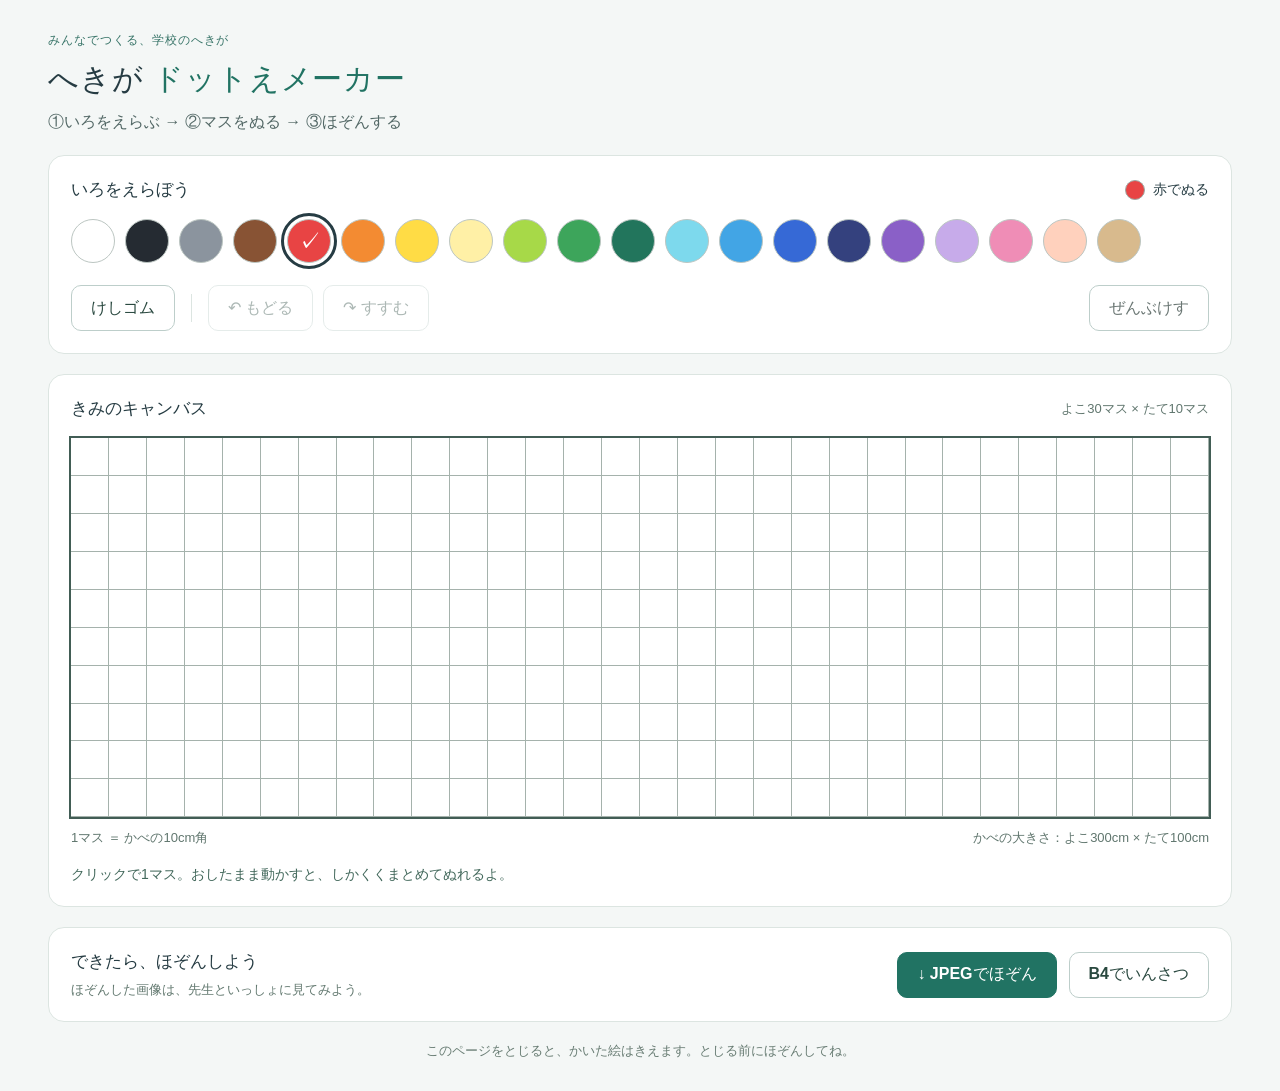
==== index.html @ 0e5d3eb0 "Build Japanese mural pixel art maker" ====
<!doctype html>
<html lang="ja">
<head>
<meta charset="utf-8"><meta name="viewport" content="width=device-width, initial-scale=1">
<title>へきが ドットえメーカー</title><link rel="stylesheet" href="style.css">
</head>
<body>
<header><span class="badge">みんなでつくる、学校のへきが</span><h1>へきが <span>ドットえメーカー</span></h1><p>①いろをえらぶ → ②マスをぬる → ③ほぞんする</p></header>
<main>
<section class="tools" aria-label="えをかくどうぐ">
<div class="palette-heading"><h2>いろをえらぼう</h2><div id="mode" role="status" aria-live="polite"></div></div>
<div id="palette" aria-label="いろパレット"></div>
<div class="toolbar"><button id="eraser" aria-pressed="false">けしゴム</button><span class="separator"></span><button id="undo" disabled>↶ もどる</button><button id="redo" disabled>↷ すすむ</button><button id="clear" class="quiet">ぜんぶけす</button></div>
</section>
<section class="drawing" aria-label="さくひん">
<div class="drawing-heading"><h2>きみのキャンバス</h2><span>よこ30マス × たて10マス</span></div>
<div id="grid" role="grid" aria-label="へきがの下絵、10行30列" aria-rowcount="10" aria-colcount="30"></div>
<div class="caption"><span>1マス ＝ かべの10cm角</span><span>かべの大きさ：よこ300cm × たて100cm</span></div>
<p class="hint">クリックで1マス。おしたまま動かすと、しかくくまとめてぬれるよ。</p>
</section>
<section class="output"><div><h2>できたら、ほぞんしよう</h2><p>ほぞんした画像は、先生といっしょに見てみよう。</p></div><div class="output-actions"><button id="save" class="primary">↓ JPEGでほぞん</button><button id="print">B4でいんさつ</button></div></section>
<p class="notice">このページをとじると、かいた絵はきえます。とじる前にほぞんしてね。</p>
</main>
<dialog id="save-dialog"><form method="dialog"><h2>JPEGでほぞん</h2><p>ほぞんする画像の方眼線をえらんでね。</p><label><input type="radio" name="lines" value="yes" checked> 方眼線あり</label><label><input type="radio" name="lines" value="no"> 方眼線なし</label><p class="small">よこ3000 × たて1000ピクセルでほぞんします。</p><div class="dialog-actions"><button value="cancel">やめる</button><button id="download" type="button" class="primary">ほぞんする</button></div></form></dialog>
<dialog id="print-dialog"><form method="dialog"><h2>B4でいんさつ</h2><p>先生といっしょに、印刷の設定をたしかめよう。</p><ul><li>用紙：日本のB4（364mm × 257mm）</li><li>向き：横向き</li><li>倍率：100％（用紙に合わせない）</li><li>ヘッダーとフッター：なし</li></ul><p>下絵はよこ300mm × たて100mm。<br>1マスは10mm角、かべの1/10の大きさです。</p><p class="small">正しい大きさで印刷するときは、JPEGではなく、このボタンを使ってね。印刷後に定規でもたしかめてください。</p><div class="dialog-actions"><button value="cancel">やめる</button><button id="do-print" type="button" class="primary">いんさつへすすむ</button></div></form></dialog>
<dialog id="clear-dialog"><form method="dialog"><h2>ぜんぶけしてもいい？</h2><p>すべてのマスを白にもどします。</p><div class="dialog-actions"><button value="cancel" autofocus>やめる</button><button id="do-clear" type="button">ぜんぶけす</button></div></form></dialog>
<div id="announcement" class="sr-only" role="status" aria-live="polite"></div>
<div id="print-sheet" aria-hidden="true"><img id="print-image" alt="へきがの下絵"></div>
<script src="app.js"></script>
</body></html>
---- style.css ----
:root{font-family:"Noto Sans JP","Hiragino Kaku Gothic ProN",Meiryo,sans-serif;color:#263c43;background:#f4f7f6;font-synthesis:none}*{box-sizing:border-box}body{margin:0}header,main{max-width:1240px;margin:auto;padding:0 28px}header{padding-top:30px;padding-bottom:22px}.badge{font-size:12px;font-weight:700;color:#397569;letter-spacing:.08em}h1{font-size:30px;letter-spacing:.03em;margin:10px 0}h1 span{color:#217363}header p{font-size:16px;margin:12px 0 0;color:#536866}h2{font-size:17px;margin:0}button{font:inherit;font-weight:700;min-height:46px;padding:10px 19px;border:1px solid #bdceca;border-radius:10px;background:white;color:#29483f;cursor:pointer}button:hover:not(:disabled){background:#e9f3ee}button:focus-visible,input:focus-visible{outline:3px solid #235bdf;outline-offset:3px}button:disabled{opacity:.38;cursor:default}.primary{background:#217363;color:white;border-color:#217363}.primary:hover:not(:disabled){background:#185749}.tools,.drawing,.output{background:white;border:1px solid #dce5e1;border-radius:16px;padding:22px;margin-bottom:20px}.palette-heading,.drawing-heading{display:flex;align-items:center;justify-content:space-between;gap:12px;margin-bottom:18px}#mode{font-size:14px;font-weight:700;display:flex;align-items:center;gap:8px}.swatch-dot{width:20px;height:20px;border:1px solid #9daaa5;border-radius:50%;display:inline-block}#palette{display:flex;gap:10px;flex-wrap:wrap}#palette button{width:44px;min-height:44px;padding:0;border-radius:50%;border:1px solid #bcc6c2;position:relative}#palette button[aria-pressed=true]{outline:3px solid #263c43;outline-offset:3px}#palette button[aria-pressed=true]:after{content:'✓';position:absolute;inset:0;display:grid;place-items:center;font-size:23px;color:var(--check)}.toolbar{display:flex;gap:10px;align-items:center;margin-top:22px;flex-wrap:wrap}.separator{height:28px;width:1px;background:#dce5e1;margin:0 6px}#eraser[aria-pressed=true]{background:#e1f0e9;border:2px solid #217363}.quiet{margin-left:auto;color:#6b7774}.drawing-heading span,.caption{font-size:13px;color:#60766e}#grid{display:grid;grid-template-rows:repeat(10,1fr);width:100%;aspect-ratio:3/1;outline:2px solid #425d55;background:#fff;touch-action:none;user-select:none;-webkit-user-select:none;cursor:crosshair}#grid [role=row]{display:grid;grid-template-columns:repeat(30,minmax(0,1fr));min-height:0}#grid [role=gridcell]{min-width:0;min-height:0;box-shadow:inset -1px -1px #a5b2ac}#grid [role=gridcell].preview{outline:2px solid #1b5343;outline-offset:-2px;filter:brightness(.91)}#grid [role=gridcell]:focus-visible{outline:3px solid #235bdf;outline-offset:-3px;z-index:1}.caption{display:flex;justify-content:space-between;gap:10px;margin-top:12px}.hint{font-size:14px;margin:19px 0 0;color:#42685b}.output{display:flex;align-items:center;justify-content:space-between;gap:20px}.output p{font-size:13px;color:#637970;margin:8px 0 0}.output-actions{display:flex;gap:12px;flex-wrap:wrap}.notice{text-align:center;font-size:13px;color:#697d74;margin:20px 0 30px}dialog{border:1px solid #c9d8d0;border-radius:18px;padding:28px;max-width:min(520px,calc(100% - 32px));color:#263c43}dialog::backdrop{background:#142a2470}dialog p,dialog li{line-height:1.8}dialog label{display:block;padding:10px;font-size:18px}input{accent-color:#217363}.small{font-size:13px;color:#64786e}.dialog-actions{display:flex;justify-content:flex-end;gap:12px;margin-top:24px}.sr-only{position:absolute;width:1px;height:1px;overflow:hidden;clip-path:inset(50%)}#print-sheet{display:none}@media(max-width:700px){header,main{padding-left:14px;padding-right:14px}h1{font-size:23px}.tools,.drawing,.output{padding:16px}.output{align-items:flex-start;flex-direction:column}.caption{font-size:11px}.palette-heading{align-items:flex-start;flex-direction:column}.drawing-heading span{font-size:11px}#palette{gap:12px}.quiet{margin-left:0}}
@page{size:364mm 257mm;margin:0}@media print{html,body{margin:0!important;padding:0!important;width:364mm;height:257mm;background:white}body>*{display:none!important}body>#print-sheet{display:flex!important;width:364mm;height:257mm;align-items:center;justify-content:center;break-inside:avoid}#print-image{display:block;width:300mm!important;height:100mm!important;max-width:none;object-fit:fill;print-color-adjust:exact;-webkit-print-color-adjust:exact}}
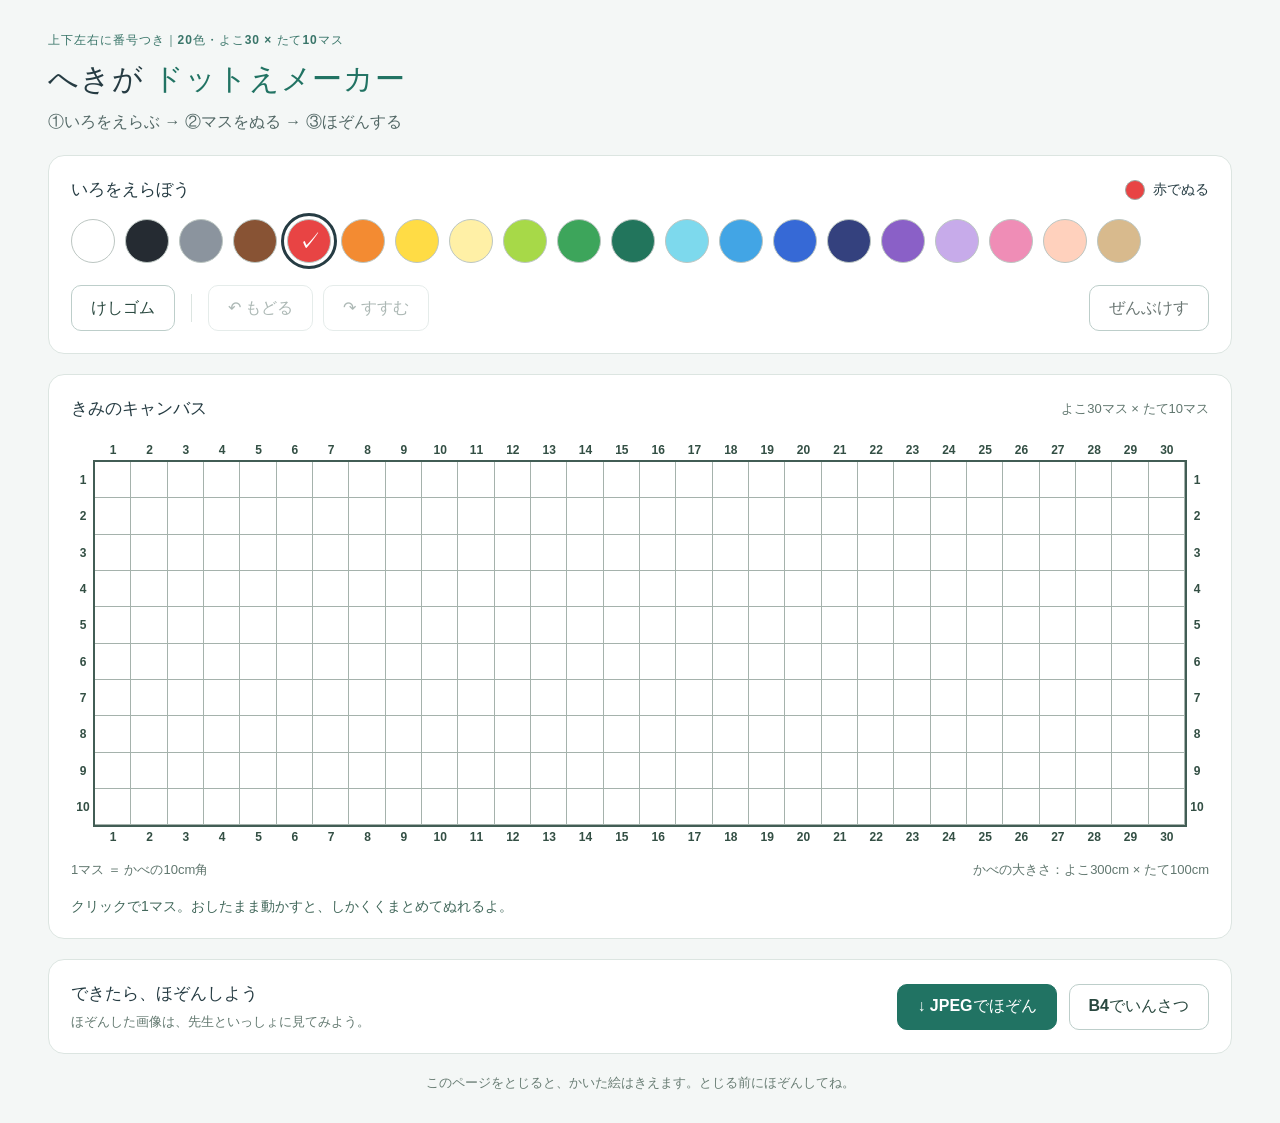
==== commit 5524be06: "Add four-sided coordinates to original 30x10 mural editor" ====
--- a/index.html
+++ b/index.html
@@ -2,10 +2,21 @@
 <html lang="ja">
 <head>
 <meta charset="utf-8"><meta name="viewport" content="width=device-width, initial-scale=1">
-<title>へきが ドットえメーカー</title><link rel="stylesheet" href="style.css">
+<title>へきが ドットえメーカー</title><style>
+:root{font-family:"Noto Sans JP","Hiragino Kaku Gothic ProN",Meiryo,sans-serif;color:#263c43;background:#f4f7f6;font-synthesis:none}*{box-sizing:border-box}body{margin:0}header,main{max-width:1240px;margin:auto;padding:0 28px}header{padding-top:30px;padding-bottom:22px}.badge{font-size:12px;font-weight:700;color:#397569;letter-spacing:.08em}h1{font-size:30px;letter-spacing:.03em;margin:10px 0}h1 span{color:#217363}header p{font-size:16px;margin:12px 0 0;color:#536866}h2{font-size:17px;margin:0}button{font:inherit;font-weight:700;min-height:46px;padding:10px 19px;border:1px solid #bdceca;border-radius:10px;background:white;color:#29483f;cursor:pointer}button:hover:not(:disabled){background:#e9f3ee}button:focus-visible,input:focus-visible{outline:3px solid #235bdf;outline-offset:3px}button:disabled{opacity:.38;cursor:default}.primary{background:#217363;color:white;border-color:#217363}.primary:hover:not(:disabled){background:#185749}.tools,.drawing,.output{background:white;border:1px solid #dce5e1;border-radius:16px;padding:22px;margin-bottom:20px}.palette-heading,.drawing-heading{display:flex;align-items:center;justify-content:space-between;gap:12px;margin-bottom:18px}#mode{font-size:14px;font-weight:700;display:flex;align-items:center;gap:8px}.swatch-dot{width:20px;height:20px;border:1px solid #9daaa5;border-radius:50%;display:inline-block}#palette{display:flex;gap:10px;flex-wrap:wrap}#palette button{width:44px;min-height:44px;padding:0;border-radius:50%;border:1px solid #bcc6c2;position:relative}#palette button[aria-pressed=true]{outline:3px solid #263c43;outline-offset:3px}#palette button[aria-pressed=true]:after{content:'✓';position:absolute;inset:0;display:grid;place-items:center;font-size:23px;color:var(--check)}.toolbar{display:flex;gap:10px;align-items:center;margin-top:22px;flex-wrap:wrap}.separator{height:28px;width:1px;background:#dce5e1;margin:0 6px}#eraser[aria-pressed=true]{background:#e1f0e9;border:2px solid #217363}.quiet{margin-left:auto;color:#6b7774}.drawing-heading span,.caption{font-size:13px;color:#60766e}#grid{display:grid;grid-template-rows:repeat(10,1fr);width:100%;aspect-ratio:3/1;outline:2px solid #425d55;background:#fff;touch-action:none;user-select:none;-webkit-user-select:none;cursor:crosshair}#grid [role=row]{display:grid;grid-template-columns:repeat(30,minmax(0,1fr));min-height:0}#grid [role=gridcell]{min-width:0;min-height:0;box-shadow:inset -1px -1px #a5b2ac}#grid [role=gridcell].preview{outline:2px solid #1b5343;outline-offset:-2px;filter:brightness(.91)}#grid [role=gridcell]:focus-visible{outline:3px solid #235bdf;outline-offset:-3px;z-index:1}.caption{display:flex;justify-content:space-between;gap:10px;margin-top:12px}.hint{font-size:14px;margin:19px 0 0;color:#42685b}.output{display:flex;align-items:center;justify-content:space-between;gap:20px}.output p{font-size:13px;color:#637970;margin:8px 0 0}.output-actions{display:flex;gap:12px;flex-wrap:wrap}.notice{text-align:center;font-size:13px;color:#697d74;margin:20px 0 30px}dialog{border:1px solid #c9d8d0;border-radius:18px;padding:28px;max-width:min(520px,calc(100% - 32px));color:#263c43}dialog::backdrop{background:#142a2470}dialog p,dialog li{line-height:1.8}dialog label{display:block;padding:10px;font-size:18px}input{accent-color:#217363}.small{font-size:13px;color:#64786e}.dialog-actions{display:flex;justify-content:flex-end;gap:12px;margin-top:24px}.sr-only{position:absolute;width:1px;height:1px;overflow:hidden;clip-path:inset(50%)}#print-sheet{display:none}@media(max-width:700px){header,main{padding-left:14px;padding-right:14px}h1{font-size:23px}.tools,.drawing,.output{padding:16px}.output{align-items:flex-start;flex-direction:column}.caption{font-size:11px}.palette-heading{align-items:flex-start;flex-direction:column}.drawing-heading span{font-size:11px}#palette{gap:12px}.quiet{margin-left:0}}
+@page{size:364mm 257mm;margin:0}@media print{html,body{margin:0!important;padding:0!important;width:364mm;height:257mm;background:white}body>*{display:none!important}body>#print-sheet{display:flex!important;width:364mm;height:257mm;align-items:center;justify-content:center;break-inside:avoid}#print-image{display:block;width:310mm!important;height:110mm!important;max-width:none;object-fit:fill;print-color-adjust:exact;-webkit-print-color-adjust:exact}}
+
+#numbered-grid{position:relative;padding:24px;user-select:none;-webkit-user-select:none}
+.axis{position:absolute;display:grid;min-width:0;min-height:0;color:#334f44;font:600 clamp(6px,1vw,12px)/1 Arial,sans-serif;font-variant-numeric:tabular-nums;pointer-events:none}
+.axis span{display:flex;align-items:center;justify-content:center;min-width:0;min-height:0}
+.horizontal{left:24px;right:24px;height:24px;grid-template-columns:repeat(30,minmax(0,1fr))}
+.vertical{top:24px;bottom:24px;width:24px;grid-template-rows:repeat(10,minmax(0,1fr))}
+#axis-top{top:0}#axis-bottom{bottom:0}#axis-left{left:0}#axis-right{right:0}
+
+</style>
 </head>
 <body>
-<header><span class="badge">みんなでつくる、学校のへきが</span><h1>へきが <span>ドットえメーカー</span></h1><p>①いろをえらぶ → ②マスをぬる → ③ほぞんする</p></header>
+<header><span class="badge">上下左右に番号つき｜20色・よこ30 × たて10マス</span><h1>へきが <span>ドットえメーカー</span></h1><p>①いろをえらぶ → ②マスをぬる → ③ほぞんする</p></header>
 <main>
 <section class="tools" aria-label="えをかくどうぐ">
 <div class="palette-heading"><h2>いろをえらぼう</h2><div id="mode" role="status" aria-live="polite"></div></div>
@@ -14,17 +25,100 @@
 </section>
 <section class="drawing" aria-label="さくひん">
 <div class="drawing-heading"><h2>きみのキャンバス</h2><span>よこ30マス × たて10マス</span></div>
+<div id="numbered-grid">
+<div id="axis-top" class="axis horizontal" aria-hidden="true"><span>1</span><span>2</span><span>3</span><span>4</span><span>5</span><span>6</span><span>7</span><span>8</span><span>9</span><span>10</span><span>11</span><span>12</span><span>13</span><span>14</span><span>15</span><span>16</span><span>17</span><span>18</span><span>19</span><span>20</span><span>21</span><span>22</span><span>23</span><span>24</span><span>25</span><span>26</span><span>27</span><span>28</span><span>29</span><span>30</span></div>
+<div id="axis-left" class="axis vertical" aria-hidden="true"><span>1</span><span>2</span><span>3</span><span>4</span><span>5</span><span>6</span><span>7</span><span>8</span><span>9</span><span>10</span></div>
 <div id="grid" role="grid" aria-label="へきがの下絵、10行30列" aria-rowcount="10" aria-colcount="30"></div>
+<div id="axis-right" class="axis vertical" aria-hidden="true"><span>1</span><span>2</span><span>3</span><span>4</span><span>5</span><span>6</span><span>7</span><span>8</span><span>9</span><span>10</span></div>
+<div id="axis-bottom" class="axis horizontal" aria-hidden="true"><span>1</span><span>2</span><span>3</span><span>4</span><span>5</span><span>6</span><span>7</span><span>8</span><span>9</span><span>10</span><span>11</span><span>12</span><span>13</span><span>14</span><span>15</span><span>16</span><span>17</span><span>18</span><span>19</span><span>20</span><span>21</span><span>22</span><span>23</span><span>24</span><span>25</span><span>26</span><span>27</span><span>28</span><span>29</span><span>30</span></div>
+</div>
 <div class="caption"><span>1マス ＝ かべの10cm角</span><span>かべの大きさ：よこ300cm × たて100cm</span></div>
 <p class="hint">クリックで1マス。おしたまま動かすと、しかくくまとめてぬれるよ。</p>
 </section>
 <section class="output"><div><h2>できたら、ほぞんしよう</h2><p>ほぞんした画像は、先生といっしょに見てみよう。</p></div><div class="output-actions"><button id="save" class="primary">↓ JPEGでほぞん</button><button id="print">B4でいんさつ</button></div></section>
 <p class="notice">このページをとじると、かいた絵はきえます。とじる前にほぞんしてね。</p>
 </main>
-<dialog id="save-dialog"><form method="dialog"><h2>JPEGでほぞん</h2><p>ほぞんする画像の方眼線をえらんでね。</p><label><input type="radio" name="lines" value="yes" checked> 方眼線あり</label><label><input type="radio" name="lines" value="no"> 方眼線なし</label><p class="small">よこ3000 × たて1000ピクセルでほぞんします。</p><div class="dialog-actions"><button value="cancel">やめる</button><button id="download" type="button" class="primary">ほぞんする</button></div></form></dialog>
-<dialog id="print-dialog"><form method="dialog"><h2>B4でいんさつ</h2><p>先生といっしょに、印刷の設定をたしかめよう。</p><ul><li>用紙：日本のB4（364mm × 257mm）</li><li>向き：横向き</li><li>倍率：100％（用紙に合わせない）</li><li>ヘッダーとフッター：なし</li></ul><p>下絵はよこ300mm × たて100mm。<br>1マスは10mm角、かべの1/10の大きさです。</p><p class="small">正しい大きさで印刷するときは、JPEGではなく、このボタンを使ってね。印刷後に定規でもたしかめてください。</p><div class="dialog-actions"><button value="cancel">やめる</button><button id="do-print" type="button" class="primary">いんさつへすすむ</button></div></form></dialog>
+<dialog id="save-dialog"><form method="dialog"><h2>JPEGでほぞん</h2><p>ほぞんする画像の方眼線をえらんでね。</p><label><input type="radio" name="lines" value="yes" checked> 方眼線あり</label><label><input type="radio" name="lines" value="no"> 方眼線なし</label><p class="small">よこ3000 × たて1000ピクセルで、作品のまわりの番号もほぞんします。</p><div class="dialog-actions"><button value="cancel">やめる</button><button id="download" type="button" class="primary">ほぞんする</button></div></form></dialog>
+<dialog id="print-dialog"><form method="dialog"><h2>B4でいんさつ</h2><p>先生といっしょに、印刷の設定をたしかめよう。</p><ul><li>用紙：日本のB4（364mm × 257mm）</li><li>向き：横向き</li><li>倍率：100％（用紙に合わせない）</li><li>ヘッダーとフッター：なし</li></ul><p>下絵はよこ300mm × たて100mm。<br>1マスは10mm角、かべの1/10の大きさです。番号は下絵の外側に印刷します。</p><p class="small">正しい大きさで印刷するときは、JPEGではなく、このボタンを使ってね。印刷後に定規でもたしかめてください。</p><div class="dialog-actions"><button value="cancel">やめる</button><button id="do-print" type="button" class="primary">いんさつへすすむ</button></div></form></dialog>
 <dialog id="clear-dialog"><form method="dialog"><h2>ぜんぶけしてもいい？</h2><p>すべてのマスを白にもどします。</p><div class="dialog-actions"><button value="cancel" autofocus>やめる</button><button id="do-clear" type="button">ぜんぶけす</button></div></form></dialog>
 <div id="announcement" class="sr-only" role="status" aria-live="polite"></div>
 <div id="print-sheet" aria-hidden="true"><img id="print-image" alt="へきがの下絵"></div>
-<script src="app.js"></script>
+<script>
+'use strict';
+const COLS=30, ROWS=10, WHITE='#ffffff';
+const colors=[['白','#ffffff'],['黒','#252b32'],['灰色','#8b949e'],['茶色','#885334'],['赤','#e84444'],['オレンジ','#f38b32'],['黄色','#ffdc45'],['クリーム','#fff0a6'],['黄緑','#a7d948'],['緑','#3da55b'],['深緑','#22755c'],['水色','#7dd9ed'],['空色','#42a5e5'],['青','#3669d6'],['紺','#34417e'],['紫','#8a60c7'],['うす紫','#c7abea'],['ピンク','#ef8db6'],['もも色','#ffd1bd'],['ベージュ','#d8ba8d']];
+let pixels=Array(COLS*ROWS).fill(WHITE), selected=colors[4], erasing=false, history=[], future=[], drag=null;
+const $=id=>document.getElementById(id), cells=[];
+for(let y=0;y<ROWS;y++){
+ const row=document.createElement('div');row.setAttribute('role','row');row.setAttribute('aria-rowindex',y+1);
+ for(let x=0;x<COLS;x++){
+  const cell=document.createElement('div'),i=y*COLS+x;
+  cell.setAttribute('role','gridcell');cell.setAttribute('aria-colindex',x+1);cell.dataset.index=i;cell.tabIndex=i===0?0:-1;
+  row.append(cell);cells.push(cell);
+ }
+ $('grid').append(row);
+}
+colors.forEach(([name,color])=>{
+ const b=document.createElement('button');b.style.background=color;b.style.setProperty('--check',['黒','茶色','赤','深緑','青','紺','紫'].includes(name)?'#fff':'#223b34');b.title=name;b.setAttribute('aria-label',name);b.dataset.color=color;
+ b.onclick=()=>{selected=[name,color];erasing=false;updateMode();};$('palette').append(b);
+});
+function updateMode(){
+ $('palette').querySelectorAll('button').forEach(b=>b.setAttribute('aria-pressed',!erasing&&b.dataset.color===selected[1]));
+ $('eraser').setAttribute('aria-pressed',erasing);
+ $('mode').replaceChildren();const dot=document.createElement('span');dot.className='swatch-dot';dot.style.background=erasing?WHITE:selected[1];$('mode').append(dot,document.createTextNode(erasing?'けしゴムでけす':selected[0]+'でぬる'));
+}
+function render(){
+ pixels.forEach((color,i)=>{cells[i].style.backgroundColor=color;cells[i].classList.remove('preview');cells[i].setAttribute('aria-label',`${Math.floor(i/COLS)+1}行 ${i%COLS+1}列 ${colors.find(c=>c[1]===color)?.[0]||color}`);});
+ $('undo').disabled=!history.length;$('redo').disabled=!future.length;
+}
+function indices(a,b){const x1=Math.min(a%COLS,b%COLS),x2=Math.max(a%COLS,b%COLS),y1=Math.min(Math.floor(a/COLS),Math.floor(b/COLS)),y2=Math.max(Math.floor(a/COLS),Math.floor(b/COLS)),out=[];for(let y=y1;y<=y2;y++)for(let x=x1;x<=x2;x++)out.push(y*COLS+x);return out;}
+function commit(next){if(next.every((v,i)=>v===pixels[i]))return;history.push(pixels.slice());future=[];pixels=next;render();}
+function preview(){render();indices(drag.start,drag.end).forEach(i=>{cells[i].style.backgroundColor=drag.color;cells[i].classList.add('preview');});}
+function hit(e){const r=$('grid').getBoundingClientRect();const x=Math.max(0,Math.min(COLS-1,Math.floor((e.clientX-r.left)/r.width*COLS)));const y=Math.max(0,Math.min(ROWS-1,Math.floor((e.clientY-r.top)/r.height*ROWS)));return y*COLS+x;}
+$('grid').addEventListener('pointerdown',e=>{if(e.button!==0||drag)return;e.preventDefault();drag={id:e.pointerId,start:hit(e),end:hit(e),color:erasing?WHITE:selected[1]};$('grid').setPointerCapture(e.pointerId);preview();});
+$('grid').addEventListener('pointermove',e=>{if(!drag||drag.id!==e.pointerId)return;e.preventDefault();drag.end=hit(e);preview();});
+$('grid').addEventListener('pointerup',e=>{if(!drag||drag.id!==e.pointerId)return;drag.end=hit(e);const next=pixels.slice();indices(drag.start,drag.end).forEach(i=>next[i]=drag.color);drag=null;commit(next);render();if($('grid').hasPointerCapture(e.pointerId))$('grid').releasePointerCapture(e.pointerId);});
+function cancel(){if(drag){drag=null;render();}}
+$('grid').addEventListener('pointercancel',cancel);$('grid').addEventListener('lostpointercapture',cancel);
+document.addEventListener('keydown',e=>{if(e.key==='Escape')cancel();});
+$('grid').addEventListener('dragstart',e=>e.preventDefault());
+$('grid').addEventListener('keydown',e=>{const i=Number(e.target.dataset.index);if(!Number.isInteger(i))return;const offsets={ArrowLeft:-1,ArrowRight:1,ArrowUp:-COLS,ArrowDown:COLS};if(e.key in offsets){e.preventDefault();const n=Math.max(0,Math.min(pixels.length-1,i+offsets[e.key]));cells[i].tabIndex=-1;cells[n].tabIndex=0;cells[n].focus();}else if(e.key===' '||e.key==='Enter'){e.preventDefault();const next=pixels.slice();next[i]=erasing?WHITE:selected[1];commit(next);}});
+$('eraser').onclick=()=>{erasing=true;updateMode();};
+$('undo').onclick=()=>{if(!history.length)return;future.push(pixels.slice());pixels=history.pop();render();};
+$('redo').onclick=()=>{if(!future.length)return;history.push(pixels.slice());pixels=future.pop();render();};
+$('clear').onclick=()=>$('clear-dialog').showModal();$('do-clear').onclick=()=>{commit(Array(COLS*ROWS).fill(WHITE));$('clear-dialog').close();};
+function artwork(lines){
+ const canvas=document.createElement('canvas');canvas.width=3000;canvas.height=1000;const ctx=canvas.getContext('2d');ctx.fillStyle=WHITE;ctx.fillRect(0,0,3000,1000);
+ pixels.forEach((color,i)=>{ctx.fillStyle=color;ctx.fillRect(i%COLS*100,Math.floor(i/COLS)*100,100,100);});
+ if(lines){ctx.strokeStyle='#65756d';ctx.lineWidth=2;ctx.beginPath();for(let x=1;x<COLS;x++){ctx.moveTo(x*100,0);ctx.lineTo(x*100,1000);}for(let y=1;y<ROWS;y++){ctx.moveTo(0,y*100);ctx.lineTo(3000,y*100);}ctx.stroke();}
+ ctx.strokeStyle='#273e34';ctx.lineWidth=4;ctx.strokeRect(2,2,2996,996);return canvas;
+}
+// JPEG keeps its 3000×1000 size; print keeps the artwork itself at 300×100 mm.
+function numberedArtwork(lines,forPrint=false){
+ const canvas=document.createElement('canvas');
+ canvas.width=forPrint?3100:3000;canvas.height=forPrint?1100:1000;
+ const ctx=canvas.getContext('2d');ctx.fillStyle=WHITE;ctx.fillRect(0,0,canvas.width,canvas.height);
+ const width=forPrint?3000:2700,height=width/3;
+ const left=(canvas.width-width)/2,top=(canvas.height-height)/2;
+ ctx.imageSmoothingEnabled=false;ctx.drawImage(artwork(lines),left,top,width,height);
+ ctx.fillStyle='#273e34';ctx.font=`600 ${forPrint?30:26}px Arial, sans-serif`;
+ ctx.textAlign='center';ctx.textBaseline='middle';
+ for(let x=0;x<COLS;x++){
+  const center=left+(x+.5)*width/COLS;
+  ctx.fillText(x+1,center,top-25);ctx.fillText(x+1,center,top+height+25);
+ }
+ for(let y=0;y<ROWS;y++){
+  const center=top+(y+.5)*height/ROWS;
+  ctx.fillText(y+1,left-25,center);ctx.fillText(y+1,left+width+25,center);
+ }
+ return canvas;
+}
+$('save').onclick=()=>$('save-dialog').showModal();
+$('download').onclick=()=>{const lines=document.querySelector('input[name=lines]:checked').value==='yes';numberedArtwork(lines).toBlob(blob=>{if(!blob){$('announcement').textContent='ほぞんできませんでした。もういちどためしてね。';return;}const url=URL.createObjectURL(blob),a=document.createElement('a');const now=new Date(),date=`${now.getFullYear()}-${String(now.getMonth()+1).padStart(2,'0')}-${String(now.getDate()).padStart(2,'0')}`;a.href=url;a.download=`へきがの下絵_${date}_${lines?'方眼あり':'方眼なし'}.jpg`;document.body.append(a);a.click();a.remove();setTimeout(()=>URL.revokeObjectURL(url),30000);$('save-dialog').close();$('announcement').textContent='画像をほぞんしました。';},'image/jpeg',0.96);};
+function preparePrint(){$('print-image').src=numberedArtwork(true,true).toDataURL('image/png');}
+window.addEventListener('beforeprint',preparePrint);
+$('print').onclick=()=>$('print-dialog').showModal();$('do-print').onclick=async()=>{preparePrint();await $('print-image').decode();$('print-dialog').close();window.print();};
+updateMode();render();
+
+</script>
 </body></html>
